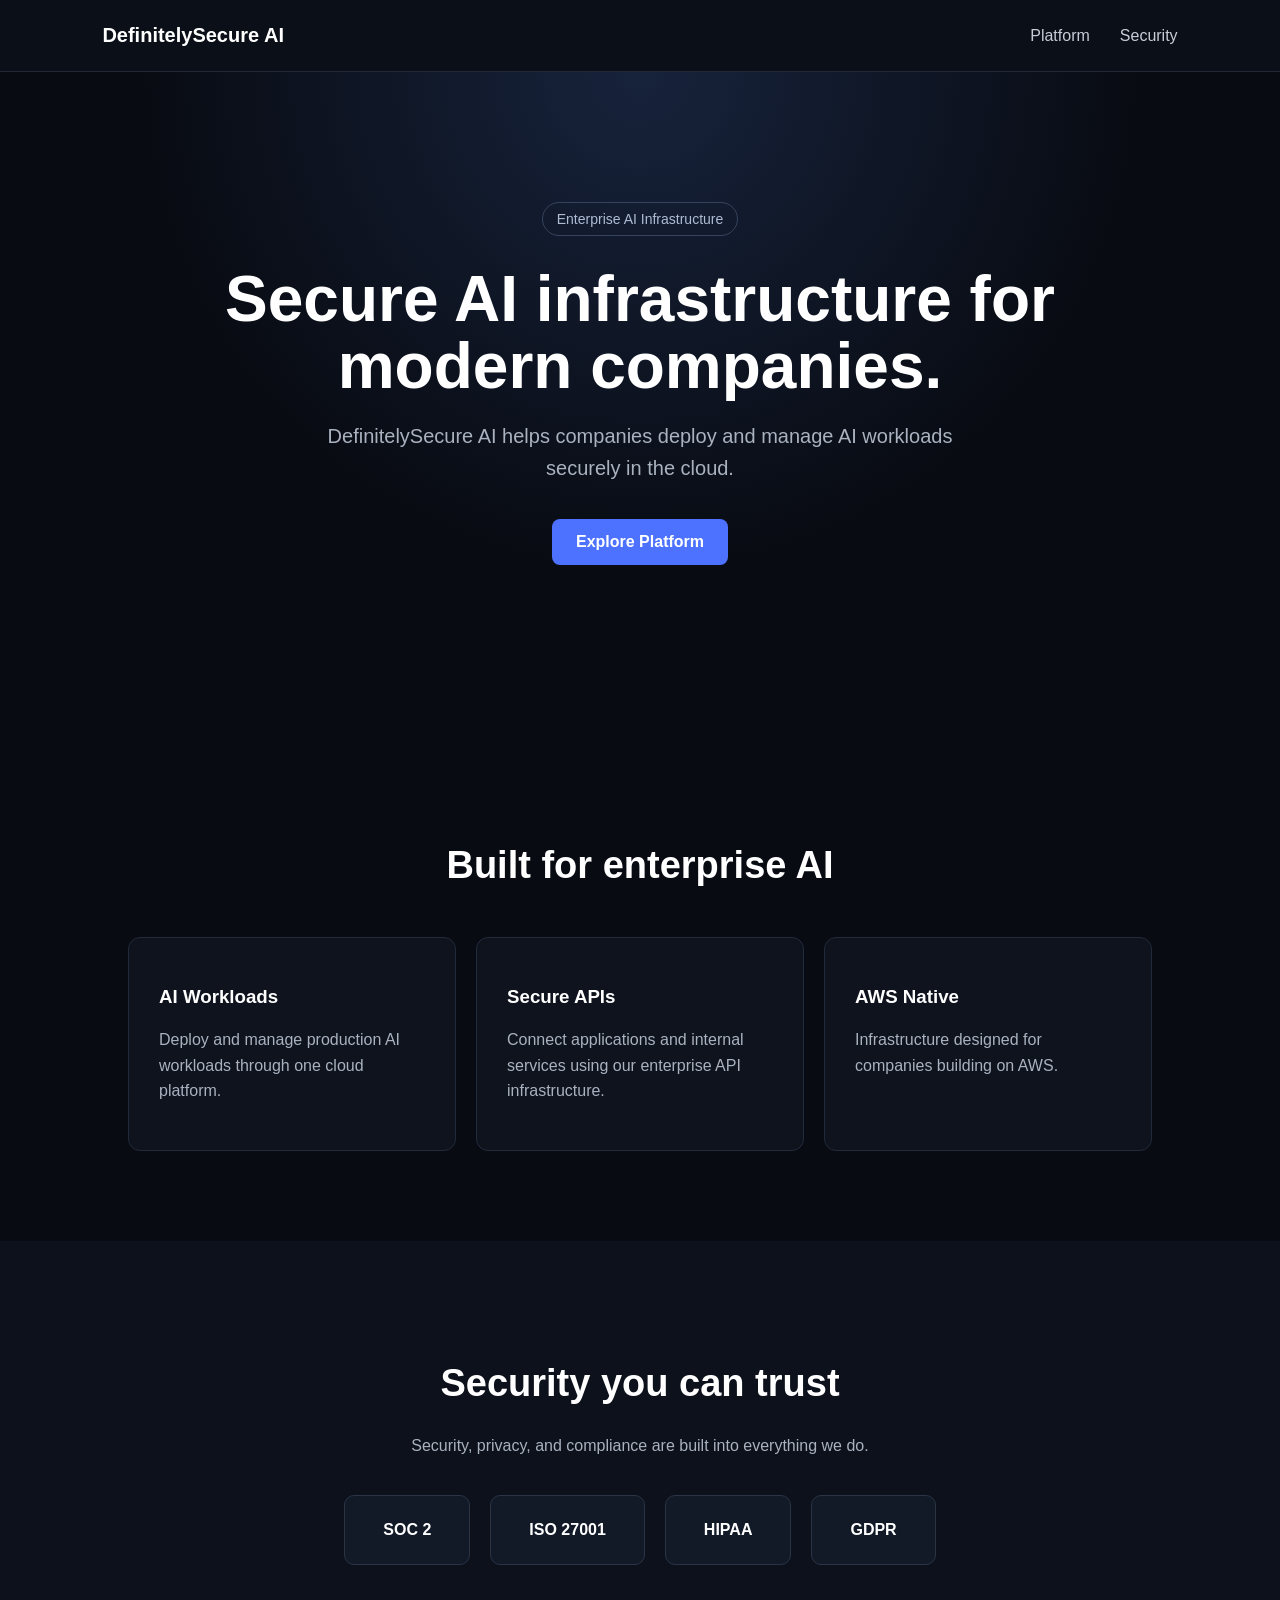
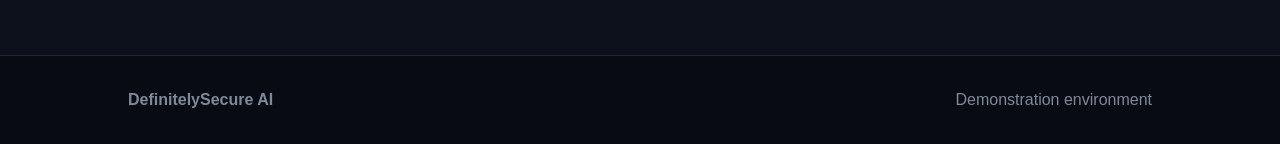
==== index.html @ a723b2f1 "Initial DefinitelySecure AI platform" ====
<!DOCTYPE html>
<html lang="en">
<head>
  <meta charset="UTF-8">
  <meta name="viewport" content="width=device-width, initial-scale=1.0">

  <title>DefinitelySecure AI</title>

  <link rel="stylesheet" href="assets/style.css">
</head>

<body>

<nav>
  <div class="logo">
    DefinitelySecure AI
  </div>

  <div class="nav-links">
    <a href="#platform">Platform</a>
    <a href="#security">Security</a>
  </div>
</nav>


<header class="hero">

  <div class="badge">
    Enterprise AI Infrastructure
  </div>

  <h1>
    Secure AI infrastructure for modern companies.
  </h1>

  <p>
    DefinitelySecure AI helps companies deploy and manage
    AI workloads securely in the cloud.
  </p>

  <a class="button" href="#platform">
    Explore Platform
  </a>

</header>


<section id="platform" class="section">

  <h2>
    Built for enterprise AI
  </h2>

  <div class="cards">

    <div class="card">
      <h3>AI Workloads</h3>

      <p>
        Deploy and manage production AI workloads
        through one cloud platform.
      </p>
    </div>


    <div class="card">
      <h3>Secure APIs</h3>

      <p>
        Connect applications and internal services
        using our enterprise API infrastructure.
      </p>
    </div>


    <div class="card">
      <h3>AWS Native</h3>

      <p>
        Infrastructure designed for companies
        building on AWS.
      </p>
    </div>

  </div>

</section>


<section id="security" class="section security">

  <h2>
    Security you can trust
  </h2>

  <p>
    Security, privacy, and compliance are built
    into everything we do.
  </p>


  <div class="compliance">

    <div class="compliance-item">
      SOC 2
    </div>

    <div class="compliance-item">
      ISO 27001
    </div>

    <div class="compliance-item">
      HIPAA
    </div>

    <div class="compliance-item">
      GDPR
    </div>

  </div>

</section>


<footer>

  <strong>
    DefinitelySecure AI
  </strong>

  <span>
    Demonstration environment
  </span>

</footer>

</body>
</html>
---- assets/style.css ----
* {
  box-sizing: border-box;
}

html {
  scroll-behavior: smooth;
}

body {
  margin: 0;

  font-family:
    Arial,
    Helvetica,
    sans-serif;

  background: #080b12;
  color: white;
}


/* NAVIGATION */

nav {
  height: 72px;

  display: flex;
  align-items: center;
  justify-content: space-between;

  padding: 0 8%;

  background: #0b0f18;

  border-bottom:
    1px solid #202633;
}

.logo {
  font-size: 20px;
  font-weight: 700;
}

.nav-links {
  display: flex;
  gap: 30px;
}

.nav-links a {
  color: #c7ccd6;
  text-decoration: none;
}


/* HERO */

.hero {
  min-height: 650px;

  text-align: center;

  padding:
    130px
    10%
    100px;

  background:
    radial-gradient(
      circle at top,
      #17233c,
      #080b12 55%
    );
}

.badge {
  display: inline-block;

  padding:
    8px
    14px;

  border:
    1px solid #35435e;

  border-radius: 20px;

  color: #aebbd2;

  font-size: 14px;
}

.hero h1 {
  max-width: 900px;

  margin:
    30px
    auto
    20px;

  font-size: 64px;

  line-height: 1.05;
}

.hero p {
  max-width: 650px;

  margin:
    0
    auto
    35px;

  color: #aab2c0;

  font-size: 20px;

  line-height: 1.6;
}

.button {
  display: inline-block;

  background: #4c72ff;

  color: white;

  padding:
    14px
    24px;

  border-radius: 8px;

  text-decoration: none;

  font-weight: bold;
}


/* SECTIONS */

.section {
  padding:
    90px
    10%;
}

.section h2 {
  text-align: center;

  font-size: 38px;
}

.cards {
  display: flex;

  gap: 20px;

  margin-top: 50px;
}

.card {
  flex: 1;

  padding: 30px;

  background: #0e131e;

  border:
    1px solid #222b3a;

  border-radius: 12px;
}

.card p {
  color: #aab2c0;

  line-height: 1.6;
}


/* SECURITY */

.security {
  text-align: center;

  background: #0c111b;
}

.security p {
  color: #aab2c0;
}

.compliance {
  display: flex;

  justify-content: center;

  flex-wrap: wrap;

  gap: 20px;

  margin-top: 40px;
}

.compliance-item {
  padding:
    25px
    38px;

  background: #121a28;

  border:
    1px solid #2a3445;

  border-radius: 10px;

  font-weight: bold;
}


/* FOOTER */

footer {
  display: flex;

  justify-content: space-between;

  padding:
    35px
    10%;

  color: #808999;

  border-top:
    1px solid #202633;
}


/* MOBILE */

@media (max-width: 700px) {

  .hero h1 {
    font-size: 42px;
  }

  .cards {
    flex-direction: column;
  }

}

/* DASHBOARD */

.dashboard {
  display: flex;
  min-height: calc(100vh - 72px);
}

aside {
  width: 230px;
  padding: 35px 20px;

  background: #0c111b;

  border-right: 1px solid #202633;
}

aside h3 {
  color: #68738a;

  font-size: 12px;

  text-transform: uppercase;
}

aside a {
  display: block;

  padding: 12px;

  margin: 5px 0;

  color: #aab2c0;

  border-radius: 6px;
}

aside a.active {
  background: #192238;

  color: white;
}

main {
  flex: 1;

  padding: 50px;
}

.subtitle {
  color: #8f98a8;
}

.stats {
  display: flex;

  gap: 20px;

  margin: 35px 0;
}

.stat {
  flex: 1;

  padding: 25px;

  background: #0e131e;

  border: 1px solid #222b3a;

  border-radius: 10px;
}

.stat span {
  display: block;

  color: #8f98a8;
}

.stat strong {
  display: block;

  margin-top: 10px;

  font-size: 32px;
}

.dashboard-card {
  padding: 25px;

  background: #0e131e;

  border: 1px solid #222b3a;

  border-radius: 10px;
}

table {
  width: 100%;

  margin-top: 25px;

  border-collapse: collapse;
}

th,
td {
  padding: 15px;

  text-align: left;

  border-bottom: 1px solid #222b3a;
}

th {
  color: #8791a2;
}

.online {
  color: #70d991;
}
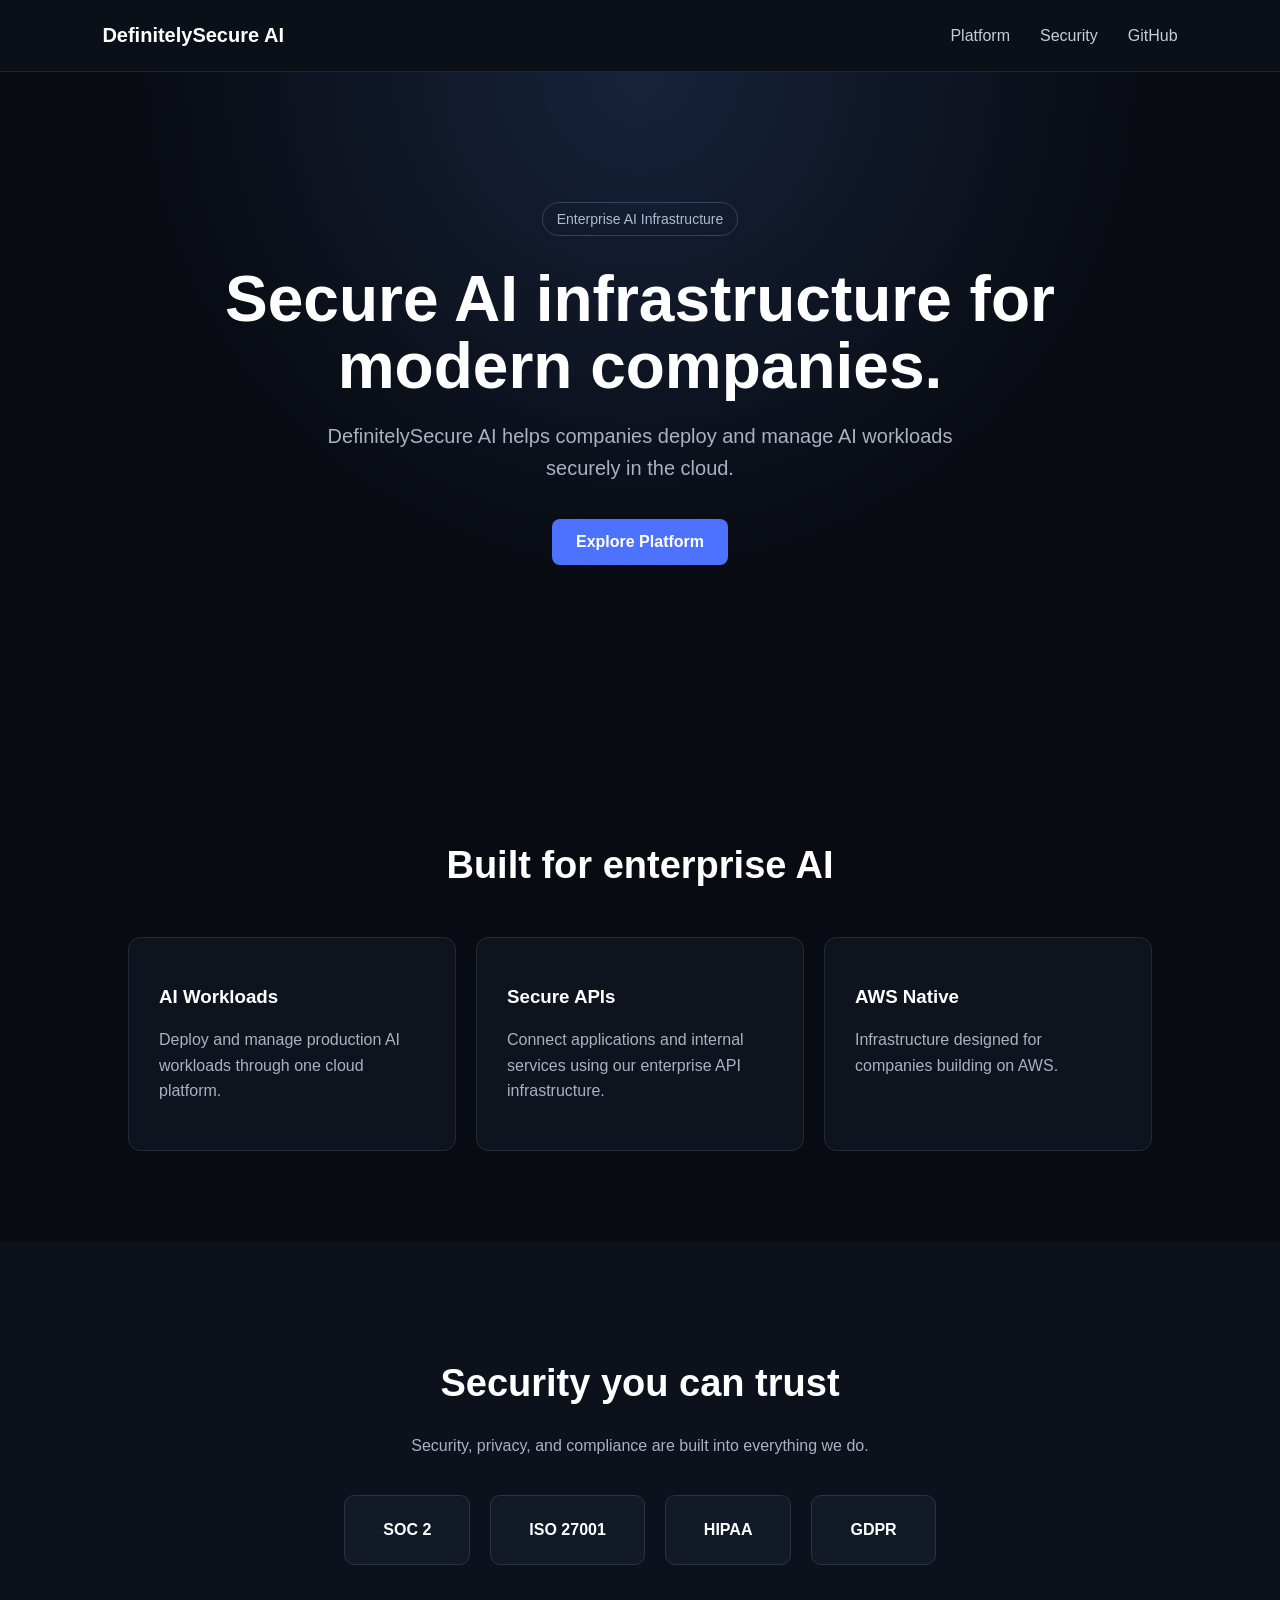
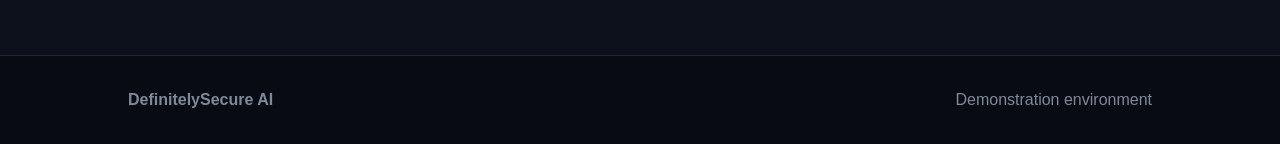
==== commit 1d9c1835: "Add GitHub link to company site" ====
--- a/index.html
+++ b/index.html
@@ -19,6 +19,7 @@
   <div class="nav-links">
     <a href="#platform">Platform</a>
     <a href="#security">Security</a>
+    <a href="https://github.com/adm1n1z/definitelysecure" target="_blank">GitHub</a>
   </div>
 </nav>
 
